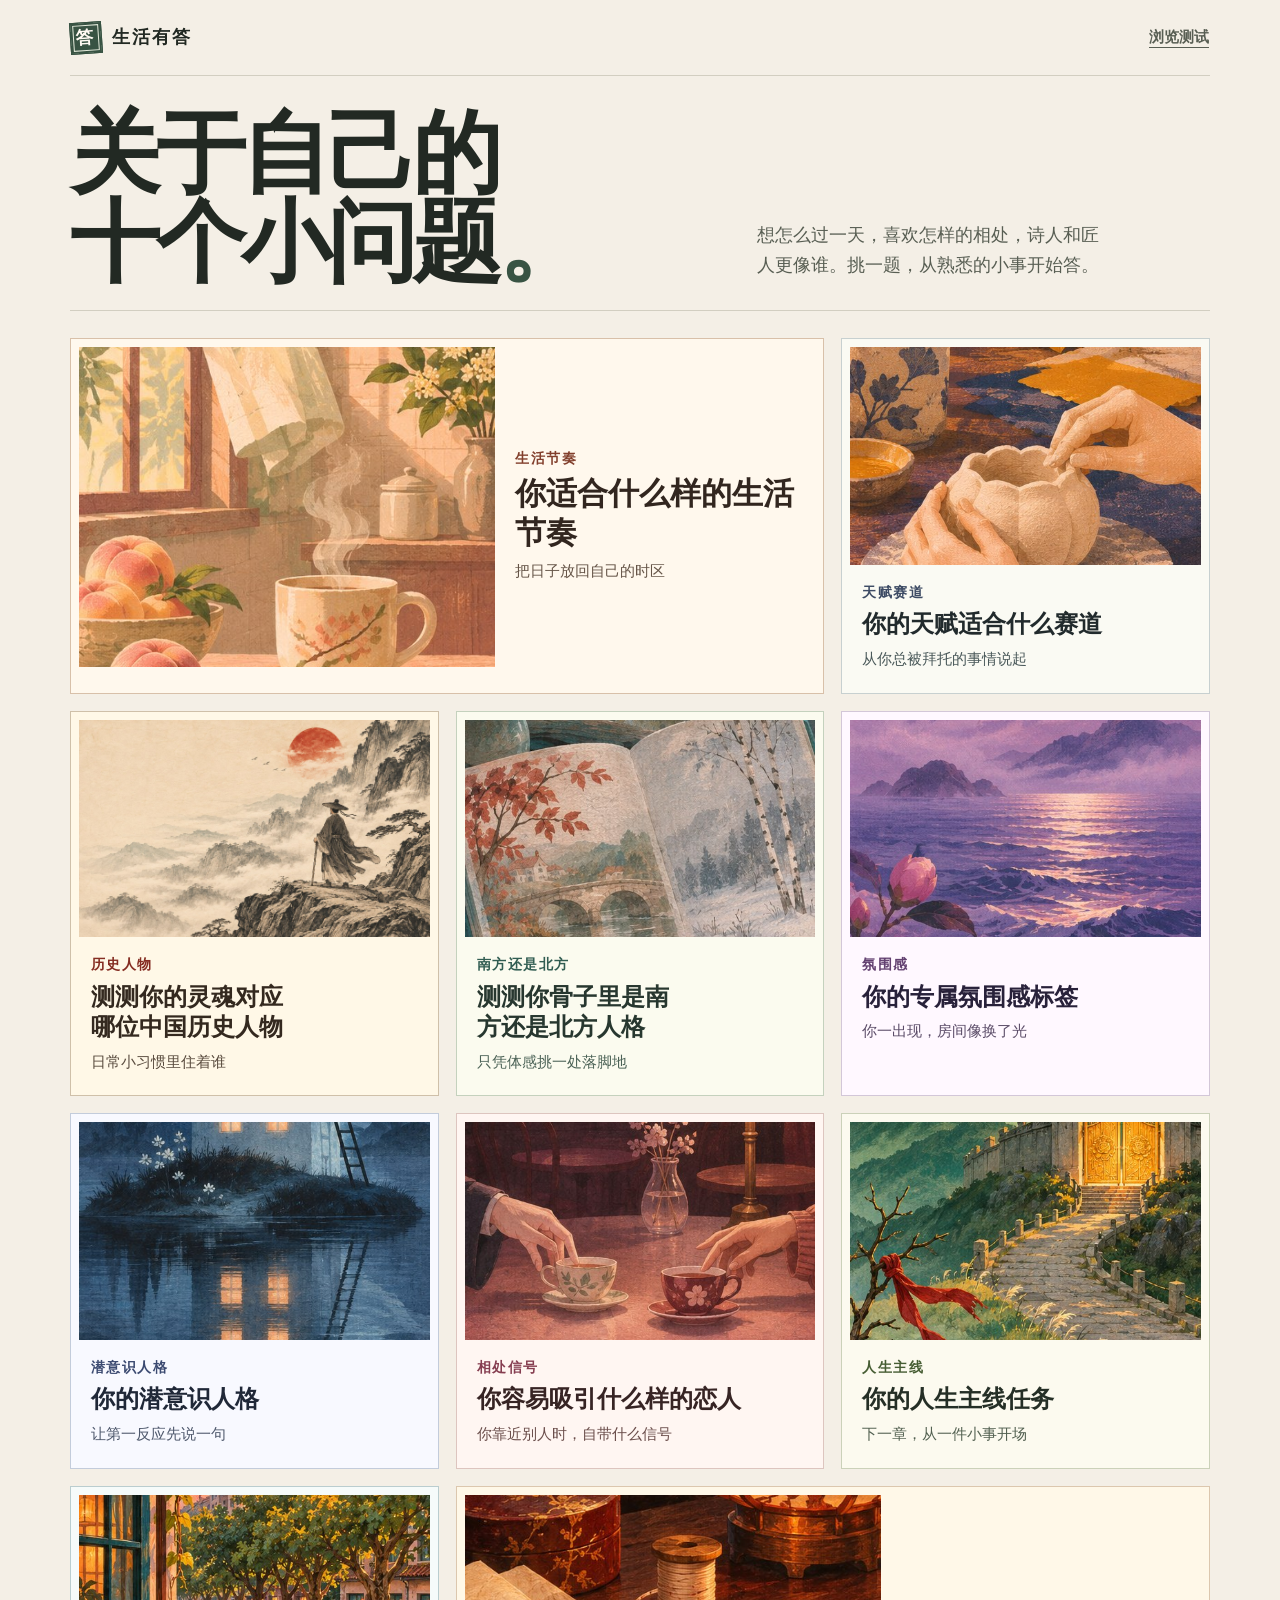
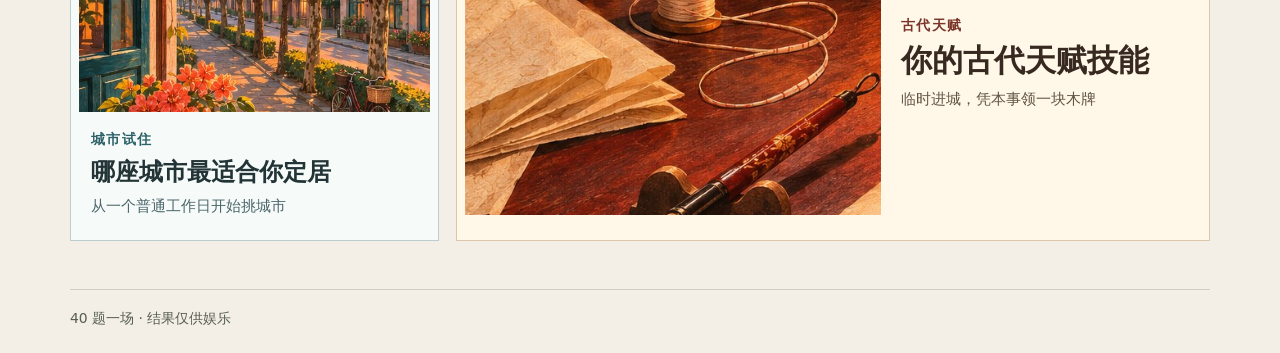
==== index.html @ 2b7423d8 "Publish nine new quizzes and the ranked collection" ====
<!doctype html>
<html lang="zh-CN">
  <head>
    <meta charset="utf-8">
    <meta name="viewport" content="width=device-width, initial-scale=1">
    <meta name="description" content="从生活节奏、天赋到城市和古人的十份趣味测试。">
    <meta property="og:type" content="website">
    <meta property="og:title" content="生活有答 · 10 个趣味测试">
    <meta property="og:description" content="从生活节奏、天赋到城市和古人的十份趣味测试。">
    <title>生活有答 · 10 个趣味测试</title>
    <link rel="icon" href="data:,">
    <link rel="stylesheet" href="./style.css">

  </head>
  <body data-theme="catalog">
    
    
    <header class="shell top">
      <a class="wordmark" href="./index.html"><span class="mark" aria-hidden="true">答</span>生活有答</a>
      <a class="quiet" href="#collection">浏览测试</a>
    </header>
    <main class="shell catalog-main">
      <div class="catalog-heading">
        <h1>关于自己的<br>十个小问题<span>。</span></h1>
        <p>想怎么过一天，喜欢怎样的相处，诗人和匠人更像谁。挑一题，从熟悉的小事开始答。</p>
      </div>
      <ol id="collection" class="catalog-list" aria-label="十个趣味测试，按调研排行排列">
        <li class="catalog-item feature" data-theme="morning">
          <a href="./life-rhythm/index.html" class="catalog-card">
            <div class="catalog-image"><img src="media/life-rhythm.jpg" alt="" width="512" height="1024" loading="eager"></div>
            <div class="catalog-copy">
              <p class="kicker">生活节奏</p>
              <h2>你适合什么样的生活节奏</h2>
              <p>把日子放回自己的时区</p>
            </div>
          </a>
        </li>
        <li class="catalog-item" data-theme="studio">
          <a href="./talent-track/index.html" class="catalog-card">
            <div class="catalog-image"><img src="media/talent-track.jpg" alt="" width="512" height="1024" loading="eager"></div>
            <div class="catalog-copy">
              <p class="kicker">天赋赛道</p>
              <h2>你的天赋适合什么赛道</h2>
              <p>从你总被拜托的事情说起</p>
            </div>
          </a>
        </li>
        <li class="catalog-item" data-theme="history">
          <a href="https://xusiyang211314-hue.github.io/history-personality-quiz/" class="catalog-card">
            <div class="catalog-image"><img src="media/history-personality-quiz.jpg" alt="" width="512" height="1024" loading="eager"></div>
            <div class="catalog-copy">
              <p class="kicker">历史人物</p>
              <h2>测测你的灵魂对应哪位中国历史人物</h2>
              <p>日常小习惯里住着谁</p>
            </div>
          </a>
        </li>
        <li class="catalog-item" data-theme="river">
          <a href="./north-or-south/index.html" class="catalog-card">
            <div class="catalog-image"><img src="media/north-or-south.jpg" alt="" width="512" height="1024" loading="lazy"></div>
            <div class="catalog-copy">
              <p class="kicker">南方还是北方</p>
              <h2>测测你骨子里是南方还是北方人格</h2>
              <p>只凭体感挑一处落脚地</p>
            </div>
          </a>
        </li>
        <li class="catalog-item" data-theme="moon">
          <a href="./aura-label/index.html" class="catalog-card">
            <div class="catalog-image"><img src="media/aura-label.jpg" alt="" width="512" height="1024" loading="lazy"></div>
            <div class="catalog-copy">
              <p class="kicker">氛围感</p>
              <h2>你的专属氛围感标签</h2>
              <p>你一出现，房间像换了光</p>
            </div>
          </a>
        </li>
        <li class="catalog-item" data-theme="dream">
          <a href="./first-instinct/index.html" class="catalog-card">
            <div class="catalog-image"><img src="media/first-instinct.jpg" alt="" width="512" height="1024" loading="lazy"></div>
            <div class="catalog-copy">
              <p class="kicker">潜意识人格</p>
              <h2>你的潜意识人格</h2>
              <p>让第一反应先说一句</p>
            </div>
          </a>
        </li>
        <li class="catalog-item" data-theme="rose">
          <a href="./romantic-signal/index.html" class="catalog-card">
            <div class="catalog-image"><img src="media/romantic-signal.jpg" alt="" width="512" height="1024" loading="lazy"></div>
            <div class="catalog-copy">
              <p class="kicker">相处信号</p>
              <h2>你容易吸引什么样的恋人</h2>
              <p>你靠近别人时，自带什么信号</p>
            </div>
          </a>
        </li>
        <li class="catalog-item" data-theme="trail">
          <a href="./main-quest/index.html" class="catalog-card">
            <div class="catalog-image"><img src="media/main-quest.jpg" alt="" width="512" height="1024" loading="lazy"></div>
            <div class="catalog-copy">
              <p class="kicker">人生主线</p>
              <h2>你的人生主线任务</h2>
              <p>下一章，从一件小事开场</p>
            </div>
          </a>
        </li>
        <li class="catalog-item" data-theme="street">
          <a href="./city-match/index.html" class="catalog-card">
            <div class="catalog-image"><img src="media/city-match.jpg" alt="" width="512" height="1024" loading="lazy"></div>
            <div class="catalog-copy">
              <p class="kicker">城市试住</p>
              <h2>哪座城市最适合你定居</h2>
              <p>从一个普通工作日开始挑城市</p>
            </div>
          </a>
        </li>
        <li class="catalog-item feature" data-theme="workshop">
          <a href="./ancient-craft/index.html" class="catalog-card">
            <div class="catalog-image"><img src="media/ancient-craft.jpg" alt="" width="512" height="1024" loading="lazy"></div>
            <div class="catalog-copy">
              <p class="kicker">古代天赋</p>
              <h2>你的古代天赋技能</h2>
              <p>临时进城，凭本事领一块木牌</p>
            </div>
          </a>
        </li>
      </ol>
    </main>
    <footer class="shell footer">40 题一场 · 结果仅供娱乐</footer>
  </body>
</html>
---- style.css ----
:root {
  color-scheme: light;
  --paper: #f4efe6;
  --panel: #fffaf3;
  --ink: #222923;
  --muted: #585e53;
  --theme: #385343;
  --tint: #e2e9da;
  --line: #d2cec1;
  --focus: #355a45;
  --display: "Noto Serif CJK SC", "Songti SC", SimSun, STSong, serif;
  --body: "PingFang SC", "Microsoft YaHei", "Noto Sans CJK SC", system-ui, sans-serif;
}

[data-theme="morning"] { --paper: #fbf0df; --panel: #fff8ed; --ink: #32261f; --muted: #655447; --theme: #823f2c; --tint: #f4dfca; --line: #d8c0a9; --focus: #823f2c; }
[data-theme="studio"] { --paper: #eef1eb; --panel: #fafaf3; --ink: #212a2c; --muted: #495859; --theme: #3d4b64; --tint: #dfe7eb; --line: #c7d0d0; --focus: #3d4b64; }
[data-theme="history"] { --paper: #f4ead7; --panel: #fff8e7; --ink: #34291f; --muted: #594b3e; --theme: #852d22; --tint: #f2dcd1; --line: #cfc0a9; --focus: #852d22; }
[data-theme="river"] { --paper: #edf1e5; --panel: #fbfbef; --ink: #27372f; --muted: #4b6256; --theme: #315d52; --tint: #dce9d9; --line: #c4d1bd; --focus: #315d52; }
[data-theme="moon"] { --paper: #f1e9f4; --panel: #fff8ff; --ink: #28213a; --muted: #5b4c68; --theme: #624070; --tint: #eddcee; --line: #d3c7d8; --focus: #624070; }
[data-theme="dream"] { --paper: #e9edf3; --panel: #f8f9ff; --ink: #202838; --muted: #4e586c; --theme: #3b4a71; --tint: #dbe3f1; --line: #c3ccdb; --focus: #3b4a71; }
[data-theme="rose"] { --paper: #f7e7e3; --panel: #fff6f2; --ink: #372424; --muted: #6b4e4b; --theme: #863e51; --tint: #f5dde3; --line: #ddc5bf; --focus: #863e51; }
[data-theme="trail"] { --paper: #edeee0; --panel: #fcfaef; --ink: #252f26; --muted: #526050; --theme: #465d33; --tint: #e3e9d2; --line: #cbd1b9; --focus: #465d33; }
[data-theme="street"] { --paper: #e9efef; --panel: #f6fbfa; --ink: #233437; --muted: #4c6669; --theme: #2d6268; --tint: #d4e8e8; --line: #bacdcf; --focus: #2d6268; }
[data-theme="workshop"] { --paper: #f5eadc; --panel: #fff8e8; --ink: #382920; --muted: #635445; --theme: #7a3429; --tint: #f4dfcb; --line: #dcc7ae; --focus: #7a3429; }

*, *::before, *::after { box-sizing: border-box; }
[hidden] { display: none !important; }
html { scroll-behavior: smooth; }
body { margin: 0; min-height: 100vh; min-height: 100svh; display: flex; flex-direction: column; background: var(--paper); color: var(--ink); font: 1rem/1.72 var(--body); overflow-wrap: anywhere; }
main { flex: 1; }
h1, h2, h3, p, dl, dd, blockquote { margin: 0; }
h1, h2, h3 { font-family: var(--display); }
a { color: inherit; }
button { font: inherit; }
button:not(:disabled) { cursor: pointer; }
:focus-visible { outline: 2px solid var(--focus); outline-offset: 4px; }
[tabindex="-1"]:focus { outline: none; }
.shell { width: min(1140px, calc(100% - 88px)); margin-inline: auto; }
.top { min-height: 76px; display: flex; justify-content: space-between; align-items: center; border-bottom: 1px solid var(--line); gap: 12px; }
.wordmark { display: inline-flex; align-items: center; gap: 10px; font: 800 1.1rem/1.2 var(--display); letter-spacing: .12em; text-decoration: none; }
.mark { width: 32px; height: 32px; display: grid; place-items: center; background: var(--theme); color: var(--panel); border: 1px solid var(--theme); box-shadow: inset 0 0 0 2px var(--theme), inset 0 0 0 3px var(--tint); rotate: -4deg; }
.quiet { border: 0; padding: 9px 1px; background: transparent; color: var(--muted); font: 650 .91rem/1.3 var(--body); text-decoration-thickness: 1px; text-underline-offset: 5px; }
.quiet:hover { color: var(--theme); text-decoration: underline; }
.footer { margin-top: 22px; padding-block: 17px 22px; border-top: 1px solid var(--line); color: var(--muted); font-size: .87rem; }
.kicker { color: var(--theme); font-weight: 750; font-size: .89rem; letter-spacing: .105em; }
.screen { animation: enter .28s ease both; }

.catalog-main { padding-block: 34px 26px; }
.catalog-heading { display: grid; grid-template-columns: 1.45fr 1fr; gap: 30px; align-items: end; margin: 0 0 27px; padding-bottom: 23px; border-bottom: 1px solid var(--line); }
.catalog-heading h1 { font-size: clamp(3rem, 7vw, 6.15rem); line-height: .99; letter-spacing: -.05em; }
.catalog-heading h1 span { color: var(--theme); }
.catalog-heading p { max-width: 20em; color: var(--muted); padding-bottom: .4em; font-size: clamp(1rem, 1.5vw, 1.1rem); }
.catalog-list { display: grid; grid-template-columns: repeat(3, minmax(0, 1fr)); padding: 0; margin: 0; list-style: none; gap: 17px; }
.catalog-item { display: flex; min-width: 0; }
.catalog-card { width: 100%; padding: 8px; display: flex; flex-direction: column; color: var(--ink); text-decoration: none; background: var(--panel); border: 1px solid var(--line); transition: translate .18s ease, box-shadow .22s ease; }
.catalog-card:hover { translate: 0 -4px; box-shadow: 0 9px 27px #282b2419; }
.catalog-image { height: clamp(140px, 17vw, 218px); overflow: hidden; background: var(--tint); }
.catalog-image img { width: 100%; height: 100%; object-fit: cover; object-position: center 52%; display: block; }
.catalog-copy { padding: 15px 12px 12px; }
.catalog-copy h2 { font-size: clamp(1.21rem, 1.9vw, 1.72rem); line-height: 1.25; margin: 5px 0 7px; text-wrap: balance; }
.catalog-copy > p:last-child { color: var(--muted); font-size: .94rem; }
.catalog-item.feature { grid-column: span 2; }
.catalog-item.feature .catalog-card { display: grid; grid-template-columns: minmax(0, 1.3fr) minmax(0, 1fr); }
.catalog-item.feature .catalog-image { height: clamp(240px, 25vw, 345px); }
.catalog-item.feature .catalog-copy { align-self: center; padding: 18px 15px 19px 20px; }
.catalog-item.feature .catalog-copy h2 { font-size: clamp(1.55rem, 2.4vw, 2.25rem); text-wrap: initial; }
.catalog-item[data-theme="morning"] .catalog-image img { object-position: center 60%; }
.catalog-item[data-theme="history"] .catalog-image img { object-position: center 71%; }

.cover { min-height: min(680px, calc(100svh - 146px)); padding: 39px 0 30px; display: grid; grid-template-columns: minmax(0, 1.07fr) minmax(0, .93fr); align-items: center; gap: clamp(29px, 6vw, 93px); }
.cover h1 { font-size: clamp(2.65rem, 5.25vw, 4.75rem); letter-spacing: -.055em; line-height: 1.13; margin: 8px 0 15px; text-wrap: balance; }
.cover .kicker { display: flex; gap: 9px; align-items: center; }
.cover .kicker::before { content: ""; width: 25px; height: 1px; background: currentColor; }
.setting { color: var(--theme); font: 750 clamp(1.14rem, 1.9vw, 1.38rem)/1.46 var(--display); }
.intro { margin-top: 11px; color: var(--muted); max-width: 26em; text-wrap: pretty; }
.cover .primary { margin-top: 22px; }
.facts { margin-top: 11px; color: var(--muted); font-size: .88rem; }
.cover-visual { min-width: 0; height: clamp(365px, 46vw, 557px); padding: 6px; background: var(--panel); border: 1px solid var(--line); box-shadow: 0 18px 45px #2025211d; }
.cover-visual img { width: 100%; height: 100%; display: block; object-fit: cover; object-position: center 57%; }
[data-theme="morning"] .cover-visual { border-radius: 52% 52% 4px 4px / 19% 19% 4px 4px; overflow: hidden; }
[data-theme="morning"] .cover-visual img { border-radius: inherit; object-position: center 66%; }
[data-theme="moon"] .cover-visual { border-radius: 48% 48% 5px 5px / 27% 27% 5px 5px; overflow: hidden; }
[data-theme="moon"] .cover-visual img { border-radius: inherit; object-position: center 43%; }
[data-theme="studio"] .cover-visual { outline: 1px solid var(--theme); outline-offset: -13px; }
[data-theme="river"] .cover-visual { border-radius: 3px 65px 3px 65px; overflow: hidden; }
[data-theme="river"] .cover-visual img { border-radius: inherit; }
[data-theme="dream"] .cover-visual { border: 5px double var(--theme); }
[data-theme="rose"] .cover-visual { border-radius: 17px; overflow: hidden; }
[data-theme="rose"] .cover-visual img { border-radius: 12px; object-position: center 52%; }
[data-theme="trail"] .cover-visual { border-radius: 32% 32% 0 0 / 12% 12% 0 0; overflow: hidden; }
[data-theme="trail"] .cover-visual img { border-radius: inherit; }
[data-theme="street"] .cover-visual { rotate: 1.2deg; }
[data-theme="workshop"] .cover-visual { border: 4px double var(--theme); }

.button { display: inline-flex; align-items: center; justify-content: center; min-height: 46px; padding: 8px 18px; border: 1px solid transparent; border-radius: 4px; font-weight: 740; letter-spacing: .03em; transition: background .2s ease, color .2s ease, translate .16s ease; }
.primary { color: #fffdf7; background: var(--theme); }
.primary:hover:not(:disabled) { background: var(--ink); }
.secondary { color: var(--theme); background: transparent; border-color: var(--theme); }
.secondary:hover:not(:disabled) { background: var(--tint); }
.button:active:not(:disabled) { translate: 0 1px; }
.button:disabled { background: var(--tint); color: var(--muted); border-color: var(--line); }

.game { width: min(100%, 720px); margin-inline: auto; padding: 30px 0 26px; }
.game-head { display: flex; justify-content: space-between; align-items: center; color: var(--muted); font-size: .9rem; gap: 12px; }
.track { margin-top: 7px; background: var(--tint); border-radius: 50px; height: 7px; overflow: hidden; }
.track > div { width: 0; height: 100%; background: var(--theme); border-radius: inherit; transition: width .25s ease; }
.question-card { margin-top: 15px; padding: clamp(19px, 4.5vw, 44px); background: var(--panel); border: 1px solid var(--line); border-top: 3px solid var(--theme); box-shadow: 0 10px 32px #20252110; }
.question-card h2 { font-size: clamp(1.44rem, 3.2vw, 2.16rem); line-height: 1.42; margin-top: 8px; }
.options { display: grid; gap: 9px; margin-top: 17px; }
.choice { display: block; position: relative; cursor: pointer; }
.choice input { position: absolute; inline-size: 1px; block-size: 1px; margin: 0; opacity: 0; }
.choice-face { display: flex; align-items: center; gap: 12px; min-height: 51px; padding: 9px 12px; border: 1px solid var(--line); border-radius: 3px; transition: background .15s ease; }
.choice:hover .choice-face { background: var(--tint); }
.choice input:checked + .choice-face { background: var(--tint); border-color: var(--theme); }
.choice input:focus-visible + .choice-face { outline: 2px solid var(--focus); outline-offset: 3px; }
.letter { flex: 0 0 28px; height: 28px; display: grid; place-items: center; border: 1px solid var(--line); color: var(--theme); border-radius: 50%; font: 700 .9rem/1 Georgia, serif; }
.choice input:checked + .choice-face .letter { color: var(--panel); border-color: var(--theme); background: var(--theme); }
.actions { display: flex; gap: 10px; flex-wrap: wrap; margin-top: 19px; }
.question-card .actions { justify-content: space-between; }

.result { max-width: 1010px; margin-inline: auto; padding: 26px 0 34px; }
.result > h2 { font-size: clamp(1.72rem, 3.9vw, 2.85rem); line-height: 1.2; margin-bottom: 17px; }
.result-grid { display: grid; grid-template-columns: minmax(0, .86fr) minmax(0, 1.14fr); gap: clamp(22px, 5vw, 57px); align-items: start; }
.poster { position: relative; isolation: isolate; overflow: hidden; min-height: 525px; display: flex; flex-direction: column; padding: 24px 25px 23px; background: var(--tint); border: 1px solid var(--theme); box-shadow: 0 12px 32px #20252120; }
.poster::after { content: ""; position: absolute; z-index: 2; inset: 7px; border: 1px solid color-mix(in srgb, var(--theme) 62%, transparent); pointer-events: none; }
.poster-art { position: absolute; left: 0; bottom: 0; width: 100%; height: 55%; object-fit: cover; object-position: center 60%; z-index: -2; mask-image: linear-gradient(transparent 0, #000 47%); }
.poster::before { content: ""; position: absolute; z-index: -1; inset: 68% 0 0; background: linear-gradient(transparent, #14161bcf); }
.poster-series { display: block; color: var(--theme); font: 800 .87rem/1.3 var(--display); letter-spacing: .14em; border-bottom: 1px solid var(--theme); padding-bottom: 9px; }
.poster .kicker { padding-top: 16px; }
.poster h3 { margin-top: 7px; font-size: clamp(2.05rem, 4vw, 3.45rem); line-height: 1.16; letter-spacing: -.045em; color: var(--theme); }
.poster blockquote { margin-top: 15px; padding-left: 10px; max-width: 19em; border-left: 2px solid var(--theme); color: var(--ink); font: 750 clamp(1rem, 2vw, 1.29rem)/1.52 var(--display); }
.poster-foot { padding-top: 90px; margin-top: auto; color: #fffdf7; text-shadow: 0 1px 4px #20211c; font-size: .85rem; }
.download-status { margin-top: 5px; min-height: 1.5em; color: var(--muted); font-size: .85rem; }
.result-notes section { padding: 14px 0; border-top: 1px solid var(--line); }
.result-notes h3 { color: var(--theme); font-size: 1.24rem; margin-bottom: 6px; }
.tendencies { display: grid; grid-template-columns: repeat(2, minmax(0, 1fr)); gap: 11px; }
.tendencies > div { padding: 7px 10px; background: var(--panel); border: 1px solid var(--line); display: flex; justify-content: space-between; gap: 4px; }
.tendencies dt { font-weight: 700; }
.tendencies dd { color: var(--muted); }

@keyframes enter { from { opacity: .25; transform: translateY(5px); } to { opacity: 1; transform: translateY(0); } }

@media (max-width: 820px) {
  .shell { width: calc(100% - 52px); }
  .catalog-list { gap: 12px; }
  .cover { gap: 25px; }
  .cover-visual { height: clamp(330px, 52vw, 430px); }
  .poster { min-height: 465px; }
}

@media (max-width: 640px) {
  .shell { width: calc(100% - 32px); }
  .top { min-height: 60px; }
  .mark { width: 29px; height: 29px; }
  .catalog-main { padding-block: 23px 13px; }
  .catalog-heading { grid-template-columns: 1fr; gap: 10px; padding-bottom: 14px; margin-bottom: 14px; }
  .catalog-heading h1 { font-size: clamp(2.55rem, 10vw, 4rem); }
  .catalog-list { grid-template-columns: repeat(2, minmax(0, 1fr)); }
  .catalog-card { padding: 5px; }
  .catalog-image { height: 120px; }
  .catalog-copy { padding: 7px 6px 8px; }
  .catalog-copy .kicker { font-size: .78rem; }
  .catalog-copy h2 { font-size: 1.2rem; line-height: 1.3; }
  .catalog-copy > p:last-child { font-size: .84rem; line-height: 1.48; }
  .catalog-item.feature .catalog-image { height: 154px; }
  .catalog-item.feature .catalog-copy { padding: 10px 7px 10px 12px; }
  .catalog-item.feature .catalog-copy h2 { font-size: clamp(1.22rem, 4.5vw, 1.65rem); }
  .cover { grid-template-columns: 1fr; min-height: auto; gap: 19px; padding: 22px 0 14px; }
  .cover h1 { font-size: clamp(2.35rem, 10vw, 3.4rem); margin-block: 6px 10px; }
  .cover-visual { height: clamp(215px, 64vw, 380px); }
  .cover .primary { margin-top: 14px; }
  .cover .facts { margin-top: 8px; }
  .game { padding-top: 15px; }
  .question-card { padding-inline: 14px; }
  .choice-face { padding-inline: 8px; gap: 8px; }
  .actions .button { flex: 1 1 115px; }
  .result { padding-block: 19px 25px; }
  .result-grid { grid-template-columns: 1fr; gap: 11px; }
  .poster { width: min(100%, 460px); min-height: clamp(403px, 131vw, 550px); margin-inline: auto; }
  .poster h3 { font-size: clamp(2.1rem, 9vw, 3.4rem); }
}

@media (prefers-reduced-motion: reduce) {
  *, *::before, *::after { animation: none !important; transition: none !important; scroll-behavior: auto !important; }
}
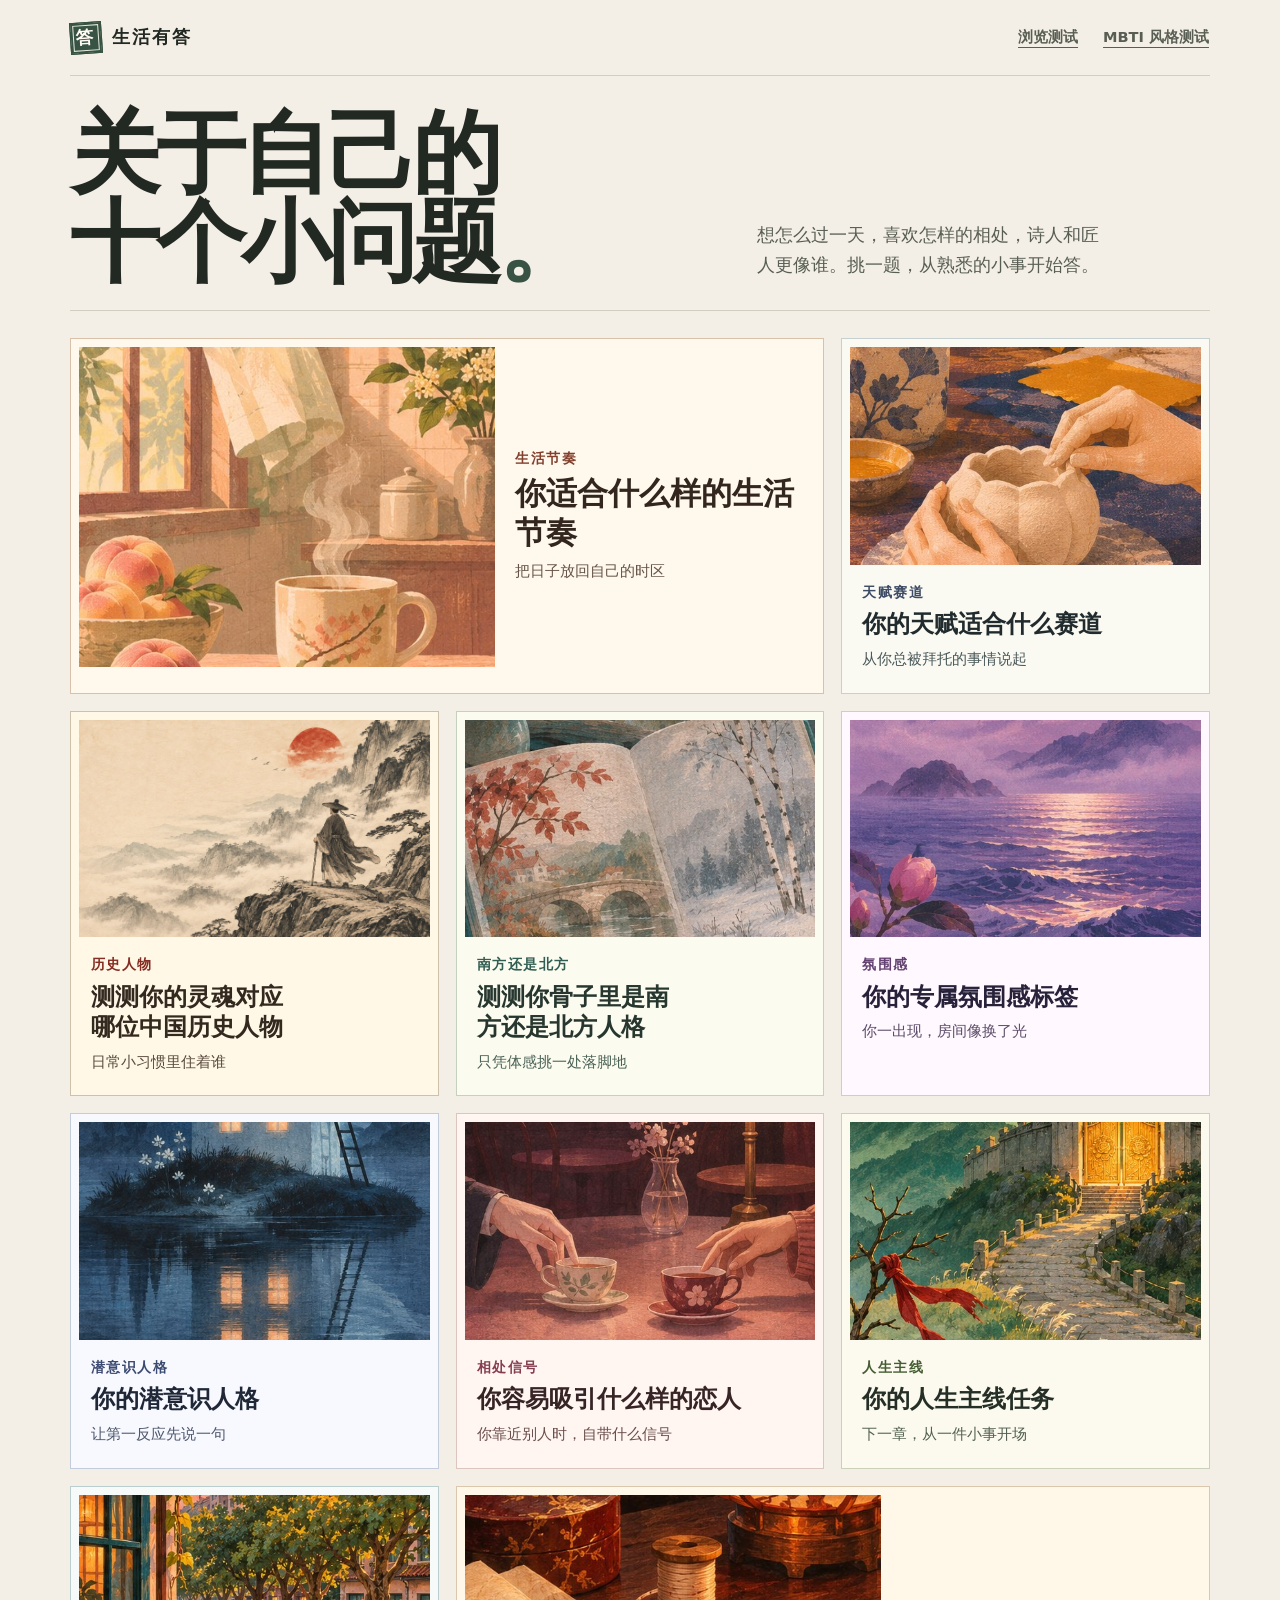
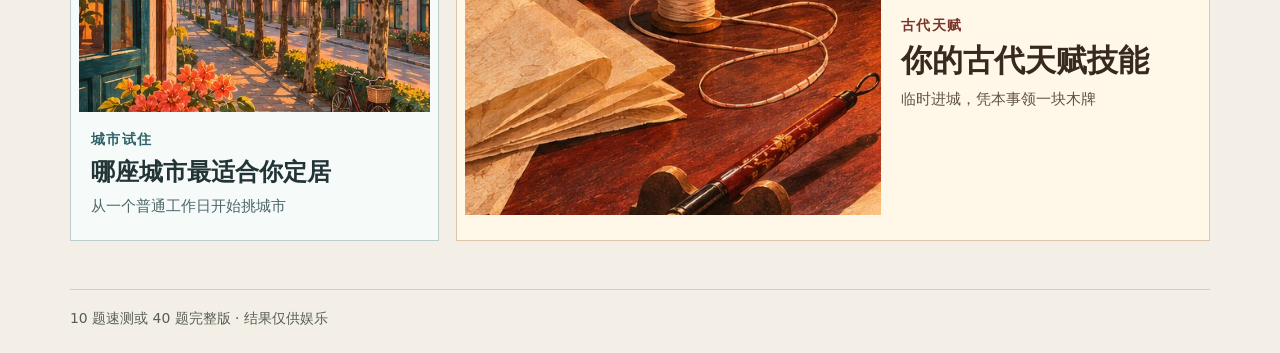
==== commit 54806c66: "Add 10-question quick mode and 16Personalities link" ====
--- a/index.html
+++ b/index.html
@@ -9,7 +9,7 @@
     <meta property="og:description" content="从生活节奏、天赋到城市和古人的十份趣味测试。">
     <title>生活有答 · 10 个趣味测试</title>
     <link rel="icon" href="data:,">
-    <link rel="stylesheet" href="./style.css">
+    <link rel="stylesheet" href="./style.css?v=2">
 
   </head>
   <body data-theme="catalog">
@@ -17,7 +17,10 @@
     
     <header class="shell top">
       <a class="wordmark" href="./index.html"><span class="mark" aria-hidden="true">答</span>生活有答</a>
-      <a class="quiet" href="#collection">浏览测试</a>
+      <nav class="top-links" aria-label="测试导航">
+        <a class="quiet" href="#collection">浏览测试</a>
+        <a class="quiet" href="https://www.16personalities.com/ch/人格测试" target="_blank" rel="noopener noreferrer">MBTI 风格测试</a>
+      </nav>
     </header>
     <main class="shell catalog-main">
       <div class="catalog-heading">
@@ -127,6 +130,6 @@
         </li>
       </ol>
     </main>
-    <footer class="shell footer">40 题一场 · 结果仅供娱乐</footer>
+    <footer class="shell footer">10 题速测或 40 题完整版 · 结果仅供娱乐</footer>
   </body>
 </html>
--- a/style.css
+++ b/style.css
@@ -38,6 +38,8 @@
 .shell { width: min(1140px, calc(100% - 88px)); margin-inline: auto; }
 .top { min-height: 76px; display: flex; justify-content: space-between; align-items: center; border-bottom: 1px solid var(--line); gap: 12px; }
 .wordmark { display: inline-flex; align-items: center; gap: 10px; font: 800 1.1rem/1.2 var(--display); letter-spacing: .12em; text-decoration: none; }
+.top-links { display: flex; align-items: center; justify-content: flex-end; flex-wrap: wrap; gap: 0 clamp(9px, 2.5vw, 23px); }
+.top-links > a { white-space: nowrap; }
 .mark { width: 32px; height: 32px; display: grid; place-items: center; background: var(--theme); color: var(--panel); border: 1px solid var(--theme); box-shadow: inset 0 0 0 2px var(--theme), inset 0 0 0 3px var(--tint); rotate: -4deg; }
 .quiet { border: 0; padding: 9px 1px; background: transparent; color: var(--muted); font: 650 .91rem/1.3 var(--body); text-decoration-thickness: 1px; text-underline-offset: 5px; }
 .quiet:hover { color: var(--theme); text-decoration: underline; }
@@ -73,7 +75,17 @@
 .cover .kicker::before { content: ""; width: 25px; height: 1px; background: currentColor; }
 .setting { color: var(--theme); font: 750 clamp(1.14rem, 1.9vw, 1.38rem)/1.46 var(--display); }
 .intro { margin-top: 11px; color: var(--muted); max-width: 26em; text-wrap: pretty; }
-.cover .primary { margin-top: 22px; }
+.cover .primary { margin-top: 16px; }
+.quiz-modes { width: min(100%, 365px); min-inline-size: 0; margin: 17px 0 0; padding: 0; border: 0; }
+.quiz-modes legend { padding: 0; margin-bottom: 5px; color: var(--muted); font-size: .87rem; }
+.mode-options { display: grid; grid-template-columns: repeat(2, minmax(0, 1fr)); gap: 8px; }
+.mode-choice { position: relative; cursor: pointer; }
+.mode-choice input { position: absolute; width: 1px; height: 1px; opacity: 0; margin: 0; }
+.mode-choice > span { display: flex; flex-direction: column; justify-content: center; min-height: 61px; padding: 6px 9px; border: 1px solid var(--line); border-radius: 4px; background: var(--panel); line-height: 1.42; }
+.mode-choice strong { color: var(--theme); }
+.mode-choice small { color: var(--muted); font-size: .84rem; }
+.mode-choice input:checked + span { background: var(--tint); border-color: var(--theme); box-shadow: inset 0 -2px var(--theme); }
+.mode-choice input:focus-visible + span { outline: 2px solid var(--focus); outline-offset: 3px; }
 .facts { margin-top: 11px; color: var(--muted); font-size: .88rem; }
 .cover-visual { min-width: 0; height: clamp(365px, 46vw, 557px); padding: 6px; background: var(--panel); border: 1px solid var(--line); box-shadow: 0 18px 45px #2025211d; }
 .cover-visual img { width: 100%; height: 100%; display: block; object-fit: cover; object-position: center 57%; }
@@ -119,6 +131,8 @@
 .question-card .actions { justify-content: space-between; }
 
 .result { max-width: 1010px; margin-inline: auto; padding: 26px 0 34px; }
+.result-mode { margin-bottom: 5px; }
+.switch-mode { margin-top: 5px; text-decoration: underline; }
 .result > h2 { font-size: clamp(1.72rem, 3.9vw, 2.85rem); line-height: 1.2; margin-bottom: 17px; }
 .result-grid { display: grid; grid-template-columns: minmax(0, .86fr) minmax(0, 1.14fr); gap: clamp(22px, 5vw, 57px); align-items: start; }
 .poster { position: relative; isolation: isolate; overflow: hidden; min-height: 525px; display: flex; flex-direction: column; padding: 24px 25px 23px; background: var(--tint); border: 1px solid var(--theme); box-shadow: 0 12px 32px #20252120; }
@@ -151,6 +165,7 @@
 @media (max-width: 640px) {
   .shell { width: calc(100% - 32px); }
   .top { min-height: 60px; }
+  .wordmark { white-space: nowrap; }
   .mark { width: 29px; height: 29px; }
   .catalog-main { padding-block: 23px 13px; }
   .catalog-heading { grid-template-columns: 1fr; gap: 10px; padding-bottom: 14px; margin-bottom: 14px; }
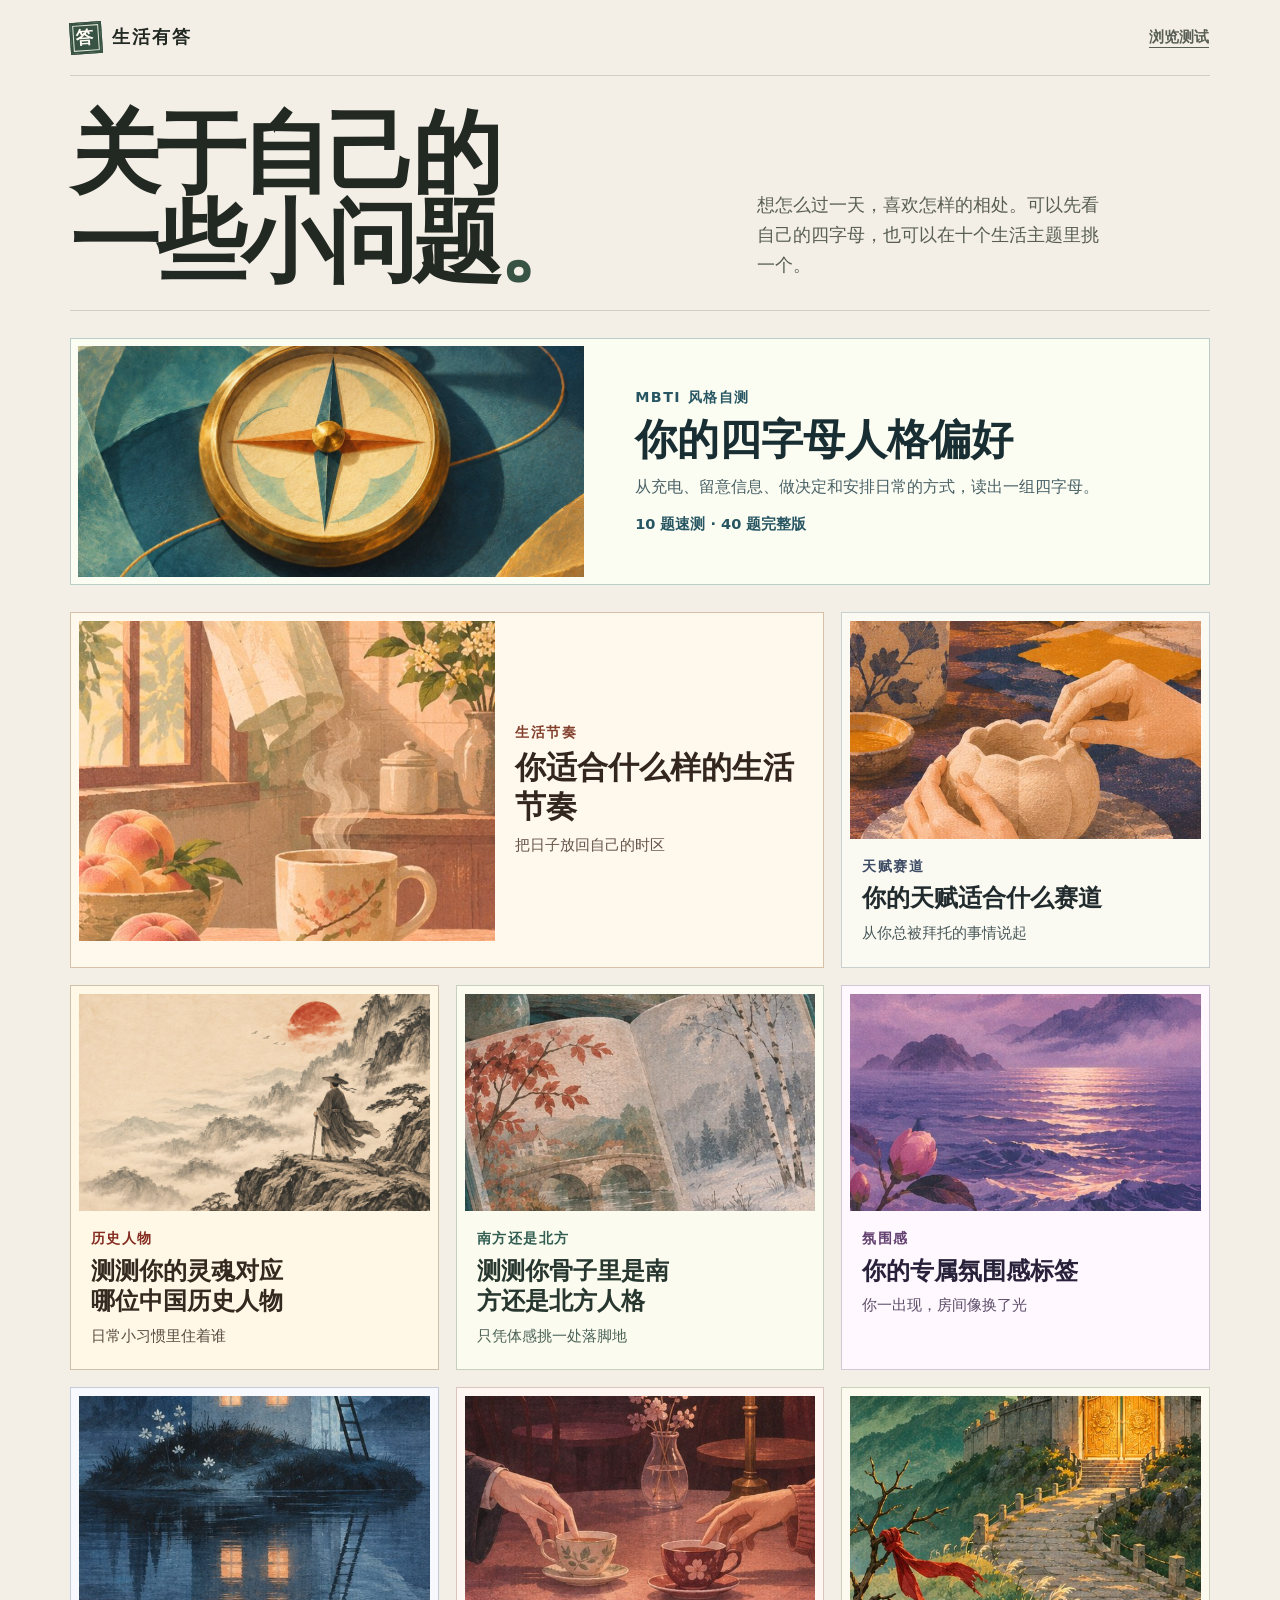
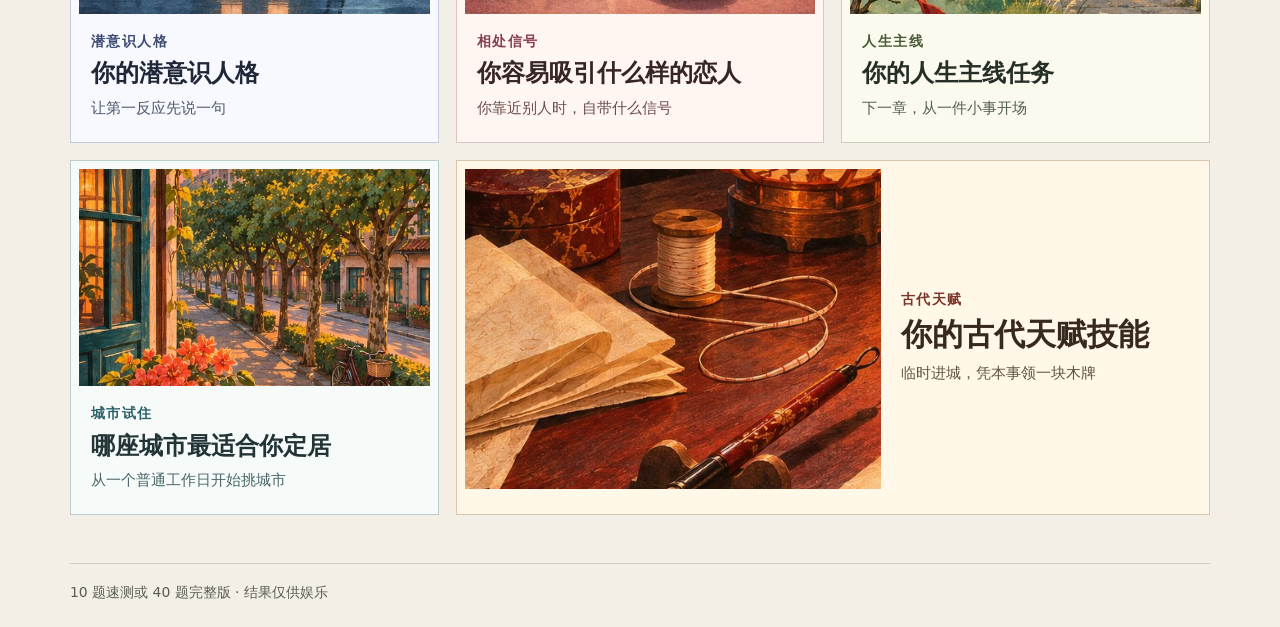
==== commit f943720d: "Add standalone four-letter quiz and remove external assessment links" ====
--- a/index.html
+++ b/index.html
@@ -3,13 +3,13 @@
   <head>
     <meta charset="utf-8">
     <meta name="viewport" content="width=device-width, initial-scale=1">
-    <meta name="description" content="从生活节奏、天赋到城市和古人的十份趣味测试。">
+    <meta name="description" content="十个生活主题测试和一套站内 MBTI 风格自测。">
     <meta property="og:type" content="website">
-    <meta property="og:title" content="生活有答 · 10 个趣味测试">
-    <meta property="og:description" content="从生活节奏、天赋到城市和古人的十份趣味测试。">
-    <title>生活有答 · 10 个趣味测试</title>
+    <meta property="og:title" content="生活有答 · 趣味测试与四字母人格自测">
+    <meta property="og:description" content="十个生活主题测试和一套站内 MBTI 风格自测。">
+    <title>生活有答 · 趣味测试与四字母人格自测</title>
     <link rel="icon" href="data:,">
-    <link rel="stylesheet" href="./style.css?v=2">
+    <link rel="stylesheet" href="./style.css?v=3">
 
   </head>
   <body data-theme="catalog">
@@ -19,14 +19,22 @@
       <a class="wordmark" href="./index.html"><span class="mark" aria-hidden="true">答</span>生活有答</a>
       <nav class="top-links" aria-label="测试导航">
         <a class="quiet" href="#collection">浏览测试</a>
-        <a class="quiet" href="https://www.16personalities.com/ch/人格测试" target="_blank" rel="noopener noreferrer">MBTI 风格测试</a>
       </nav>
     </header>
     <main class="shell catalog-main">
       <div class="catalog-heading">
-        <h1>关于自己的<br>十个小问题<span>。</span></h1>
-        <p>想怎么过一天，喜欢怎样的相处，诗人和匠人更像谁。挑一题，从熟悉的小事开始答。</p>
+        <h1>关于自己的<br>一些小问题<span>。</span></h1>
+        <p>想怎么过一天，喜欢怎样的相处。可以先看自己的四字母，也可以在十个生活主题里挑一个。</p>
       </div>
+      <a class="type-card" data-theme="compass" href="./personality-type/index.html">
+        <div class="type-card-art"><img src="media/personality-type.jpg" alt="" width="1024" height="1536" fetchpriority="high"></div>
+        <div class="type-card-copy">
+          <p class="kicker">MBTI 风格自测</p>
+          <h2>你的四字母人格偏好</h2>
+          <p>从充电、留意信息、做决定和安排日常的方式，读出一组四字母。</p>
+          <span>10 题速测 · 40 题完整版</span>
+        </div>
+      </a>
       <ol id="collection" class="catalog-list" aria-label="十个趣味测试，按调研排行排列">
         <li class="catalog-item feature" data-theme="morning">
           <a href="./life-rhythm/index.html" class="catalog-card">
--- a/style.css
+++ b/style.css
@@ -22,6 +22,7 @@
 [data-theme="trail"] { --paper: #edeee0; --panel: #fcfaef; --ink: #252f26; --muted: #526050; --theme: #465d33; --tint: #e3e9d2; --line: #cbd1b9; --focus: #465d33; }
 [data-theme="street"] { --paper: #e9efef; --panel: #f6fbfa; --ink: #233437; --muted: #4c6669; --theme: #2d6268; --tint: #d4e8e8; --line: #bacdcf; --focus: #2d6268; }
 [data-theme="workshop"] { --paper: #f5eadc; --panel: #fff8e8; --ink: #382920; --muted: #635445; --theme: #7a3429; --tint: #f4dfcb; --line: #dcc7ae; --focus: #7a3429; }
+[data-theme="compass"] { --paper: #eaf1ee; --panel: #fbfcf2; --ink: #192e32; --muted: #486065; --theme: #275662; --tint: #ddede8; --line: #b9cdc9; --focus: #275662; }
 
 *, *::before, *::after { box-sizing: border-box; }
 [hidden] { display: none !important; }
@@ -52,6 +53,14 @@
 .catalog-heading h1 { font-size: clamp(3rem, 7vw, 6.15rem); line-height: .99; letter-spacing: -.05em; }
 .catalog-heading h1 span { color: var(--theme); }
 .catalog-heading p { max-width: 20em; color: var(--muted); padding-bottom: .4em; font-size: clamp(1rem, 1.5vw, 1.1rem); }
+.type-card { display: grid; grid-template-columns: 1fr 1.12fr; gap: clamp(13px, 4vw, 51px); align-items: stretch; margin-bottom: 27px; padding: 7px; border: 1px solid var(--line); background: var(--panel); color: var(--ink); text-decoration: none; transition: translate .18s ease, box-shadow .22s ease; }
+.type-card:hover { translate: 0 -4px; box-shadow: 0 9px 27px #282b2419; }
+.type-card-art { height: 231px; background: var(--tint); overflow: hidden; }
+.type-card-art img { width: 100%; height: 100%; display: block; object-fit: cover; object-position: center 51%; }
+.type-card-copy { align-self: center; padding: 12px 19px 13px 0; }
+.type-card-copy h2 { margin: 6px 0 9px; font-size: clamp(1.58rem, 3.3vw, 3rem); line-height: 1.15; text-wrap: balance; }
+.type-card-copy > p:not(.kicker) { color: var(--muted); }
+.type-card-copy > span { display: inline-block; margin-top: 10px; color: var(--theme); font-size: .91rem; font-weight: 700; }
 .catalog-list { display: grid; grid-template-columns: repeat(3, minmax(0, 1fr)); padding: 0; margin: 0; list-style: none; gap: 17px; }
 .catalog-item { display: flex; min-width: 0; }
 .catalog-card { width: 100%; padding: 8px; display: flex; flex-direction: column; color: var(--ink); text-decoration: none; background: var(--panel); border: 1px solid var(--line); transition: translate .18s ease, box-shadow .22s ease; }
@@ -103,6 +112,8 @@
 [data-theme="trail"] .cover-visual img { border-radius: inherit; }
 [data-theme="street"] .cover-visual { rotate: 1.2deg; }
 [data-theme="workshop"] .cover-visual { border: 4px double var(--theme); }
+[data-theme="compass"] .cover-visual { border-radius: 38% 38% 2px 2px / 13% 13% 2px 2px; overflow: hidden; }
+[data-theme="compass"] .cover-visual img { border-radius: inherit; object-position: center 51%; }
 
 .button { display: inline-flex; align-items: center; justify-content: center; min-height: 46px; padding: 8px 18px; border: 1px solid transparent; border-radius: 4px; font-weight: 740; letter-spacing: .03em; transition: background .2s ease, color .2s ease, translate .16s ease; }
 .primary { color: #fffdf7; background: var(--theme); }
@@ -151,6 +162,9 @@
 .tendencies > div { padding: 7px 10px; background: var(--panel); border: 1px solid var(--line); display: flex; justify-content: space-between; gap: 4px; }
 .tendencies dt { font-weight: 700; }
 .tendencies dd { color: var(--muted); }
+[data-theme="compass"] .tendencies { grid-template-columns: 1fr; }
+[data-theme="compass"] .tendencies > div { flex-wrap: wrap; gap: 2px 9px; }
+.type-scoring-note { margin-top: 10px; color: var(--muted); font-size: .9rem; }
 
 @keyframes enter { from { opacity: .25; transform: translateY(5px); } to { opacity: 1; transform: translateY(0); } }
 
@@ -170,6 +184,11 @@
   .catalog-main { padding-block: 23px 13px; }
   .catalog-heading { grid-template-columns: 1fr; gap: 10px; padding-bottom: 14px; margin-bottom: 14px; }
   .catalog-heading h1 { font-size: clamp(2.55rem, 10vw, 4rem); }
+  .type-card { grid-template-columns: minmax(0, .7fr) minmax(0, 1.3fr); gap: 11px; padding: 5px; margin-bottom: 15px; }
+  .type-card-art { height: clamp(145px, 44vw, 182px); }
+  .type-card-copy { padding-block: 7px; padding-right: 4px; }
+  .type-card-copy h2 { font-size: clamp(1.16rem, 4.9vw, 1.68rem); }
+  .type-card-copy > p:not(.kicker), .type-card-copy > span { font-size: .82rem; line-height: 1.45; }
   .catalog-list { grid-template-columns: repeat(2, minmax(0, 1fr)); }
   .catalog-card { padding: 5px; }
   .catalog-image { height: 120px; }
